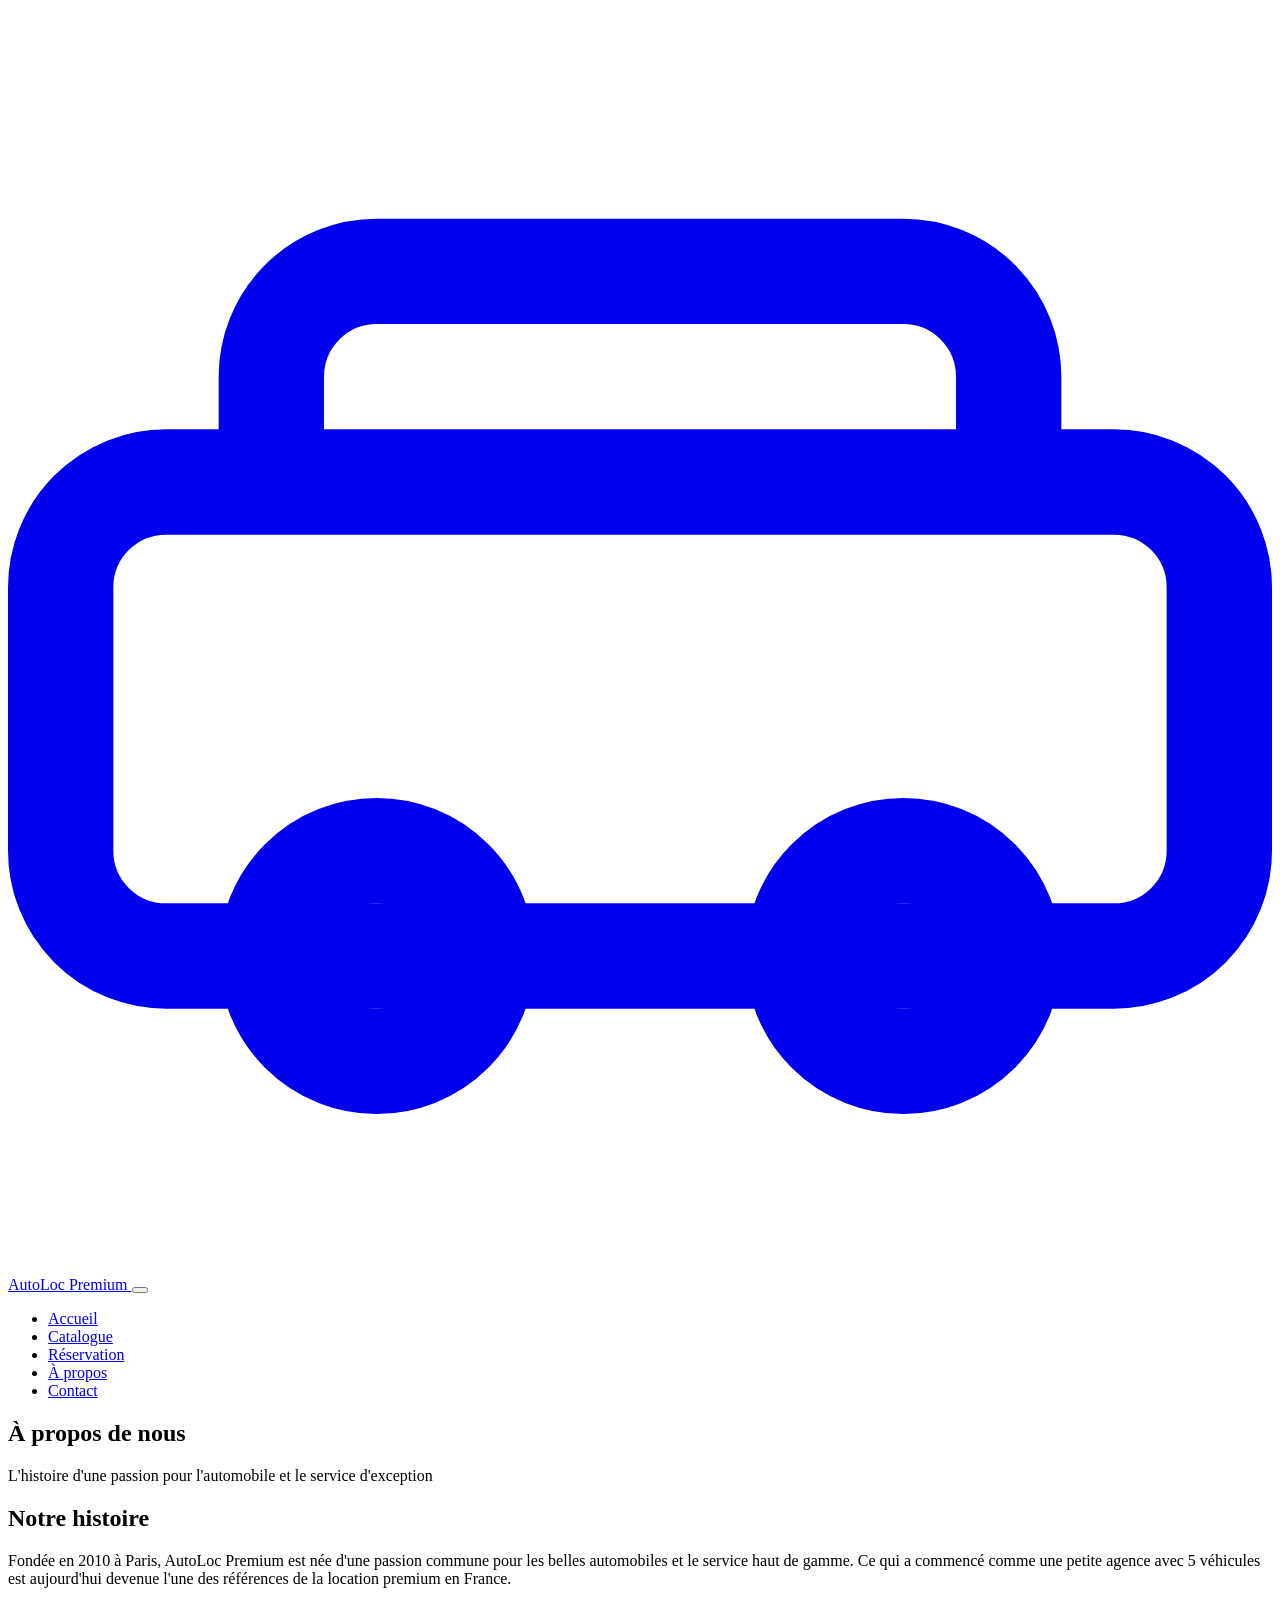
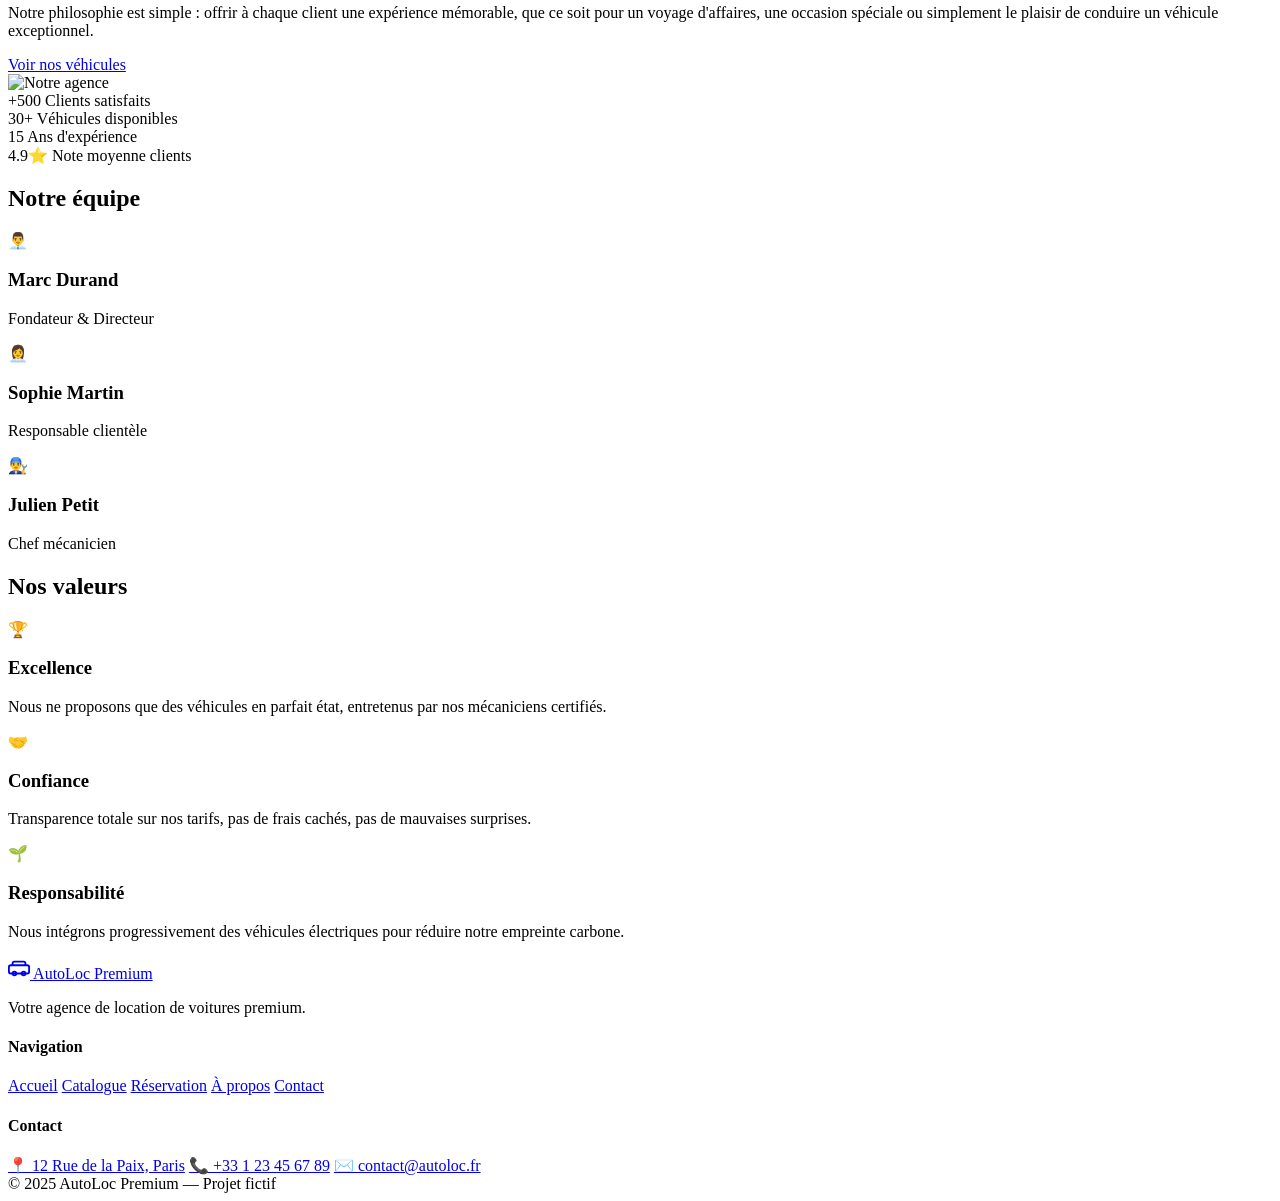
==== apropos.html @ 60d60d8e "adding files" ====
<!DOCTYPE html>
<html lang="fr">
<head>
  <meta charset="UTF-8"/>
  <meta name="viewport" content="width=device-width, initial-scale=1.0"/>
  <title>AutoLoc Premium — À propos</title>
  <link rel="stylesheet" href="css/style.css"/>
  <link rel="stylesheet" href="css/apropos.css"/>
</head>
<body>

  <!-- NAVBAR -->
  <nav class="navbar">
    <a href="index.html" class="logo">
      <svg viewBox="0 0 24 24" fill="none" stroke="currentColor" stroke-width="2">
        <rect x="1" y="9" width="22" height="9" rx="2"/>
        <path d="M5 9V7a2 2 0 0 1 2-2h10a2 2 0 0 1 2 2v2"/>
        <circle cx="7" cy="18" r="2"/><circle cx="17" cy="18" r="2"/>
      </svg>
      AutoLoc Premium
    </a>
    <button class="hamburger" id="hamburger" aria-label="Menu">
      <span></span><span></span><span></span>
    </button>
    <ul class="nav-links" id="navLinks">
      <li><a href="index.html">Accueil</a></li>
      <li><a href="catalogue.html">Catalogue</a></li>
      <li><a href="reservation.html">Réservation</a></li>
      <li><a href="apropos.html" class="active">À propos</a></li>
      <li><a href="contact.html">Contact</a></li>
    </ul>
  </nav>

  <!-- PAGE HEADER -->
  <section class="page-header">
    <h1>À propos de nous</h1>
    <p>L'histoire d'une passion pour l'automobile et le service d'exception</p>
  </section>

  <!-- STORY -->
  <section class="story-section">
    <div class="story-grid">
      <div class="story-text">
        <h2>Notre histoire</h2>
        <p>Fondée en 2010 à Paris, AutoLoc Premium est née d'une passion commune pour les belles automobiles et le service haut de gamme. Ce qui a commencé comme une petite agence avec 5 véhicules est aujourd'hui devenue l'une des références de la location premium en France.</p>
        <p>Notre philosophie est simple : offrir à chaque client une expérience mémorable, que ce soit pour un voyage d'affaires, une occasion spéciale ou simplement le plaisir de conduire un véhicule exceptionnel.</p>
        <a href="catalogue.html" class="btn btn-primary" style="margin-top:1rem;">Voir nos véhicules</a>
      </div>
      <div class="story-img">
        <img src="https://images.unsplash.com/photo-1568605117036-5fe5e7bab0b7?w=700&q=80" alt="Notre agence"/>
      </div>
    </div>
  </section>

  <!-- STATS -->
  <section class="stats-section">
    <div class="stats-grid">
      <div class="stat-card">
        <span class="stat-number">+500</span>
        <span class="stat-label">Clients satisfaits</span>
      </div>
      <div class="stat-card">
        <span class="stat-number">30+</span>
        <span class="stat-label">Véhicules disponibles</span>
      </div>
      <div class="stat-card">
        <span class="stat-number">15</span>
        <span class="stat-label">Ans d'expérience</span>
      </div>
      <div class="stat-card">
        <span class="stat-number">4.9⭐</span>
        <span class="stat-label">Note moyenne clients</span>
      </div>
    </div>
  </section>

  <!-- TEAM -->
  <section class="team-section">
    <h2 class="section-title">Notre équipe</h2>
    <div class="team-grid">
      <div class="team-card">
        <div class="team-avatar">👨‍💼</div>
        <h3>Marc Durand</h3>
        <p>Fondateur & Directeur</p>
      </div>
      <div class="team-card">
        <div class="team-avatar">👩‍💼</div>
        <h3>Sophie Martin</h3>
        <p>Responsable clientèle</p>
      </div>
      <div class="team-card">
        <div class="team-avatar">👨‍🔧</div>
        <h3>Julien Petit</h3>
        <p>Chef mécanicien</p>
      </div>
    </div>
  </section>

  <!-- VALUES -->
  <section class="values-section">
    <h2 class="section-title">Nos valeurs</h2>
    <div class="values-grid">
      <div class="value-card">
        <span class="value-icon">🏆</span>
        <h3>Excellence</h3>
        <p>Nous ne proposons que des véhicules en parfait état, entretenus par nos mécaniciens certifiés.</p>
      </div>
      <div class="value-card">
        <span class="value-icon">🤝</span>
        <h3>Confiance</h3>
        <p>Transparence totale sur nos tarifs, pas de frais cachés, pas de mauvaises surprises.</p>
      </div>
      <div class="value-card">
        <span class="value-icon">🌱</span>
        <h3>Responsabilité</h3>
        <p>Nous intégrons progressivement des véhicules électriques pour réduire notre empreinte carbone.</p>
      </div>
    </div>
  </section>

  <!-- FOOTER -->
  <footer>
    <div class="footer-grid">
      <div class="footer-brand">
        <a href="index.html" class="logo">
          <svg viewBox="0 0 24 24" fill="none" stroke="currentColor" stroke-width="2" width="22">
            <rect x="1" y="9" width="22" height="9" rx="2"/>
            <path d="M5 9V7a2 2 0 0 1 2-2h10a2 2 0 0 1 2 2v2"/>
            <circle cx="7" cy="18" r="2"/><circle cx="17" cy="18" r="2"/>
          </svg>
          AutoLoc Premium
        </a>
        <p>Votre agence de location de voitures premium.</p>
      </div>
      <div class="footer-col">
        <h4>Navigation</h4>
        <a href="index.html">Accueil</a>
        <a href="catalogue.html">Catalogue</a>
        <a href="reservation.html">Réservation</a>
        <a href="apropos.html">À propos</a>
        <a href="contact.html">Contact</a>
      </div>
      <div class="footer-col">
        <h4>Contact</h4>
        <a href="#">📍 12 Rue de la Paix, Paris</a>
        <a href="#">📞 +33 1 23 45 67 89</a>
        <a href="#">✉️ contact@autoloc.fr</a>
      </div>
    </div>
    <div class="footer-bottom">© 2025 AutoLoc Premium — Projet fictif</div>
  </footer>

  <script src="js/main.js"></script>
</body>
</html>
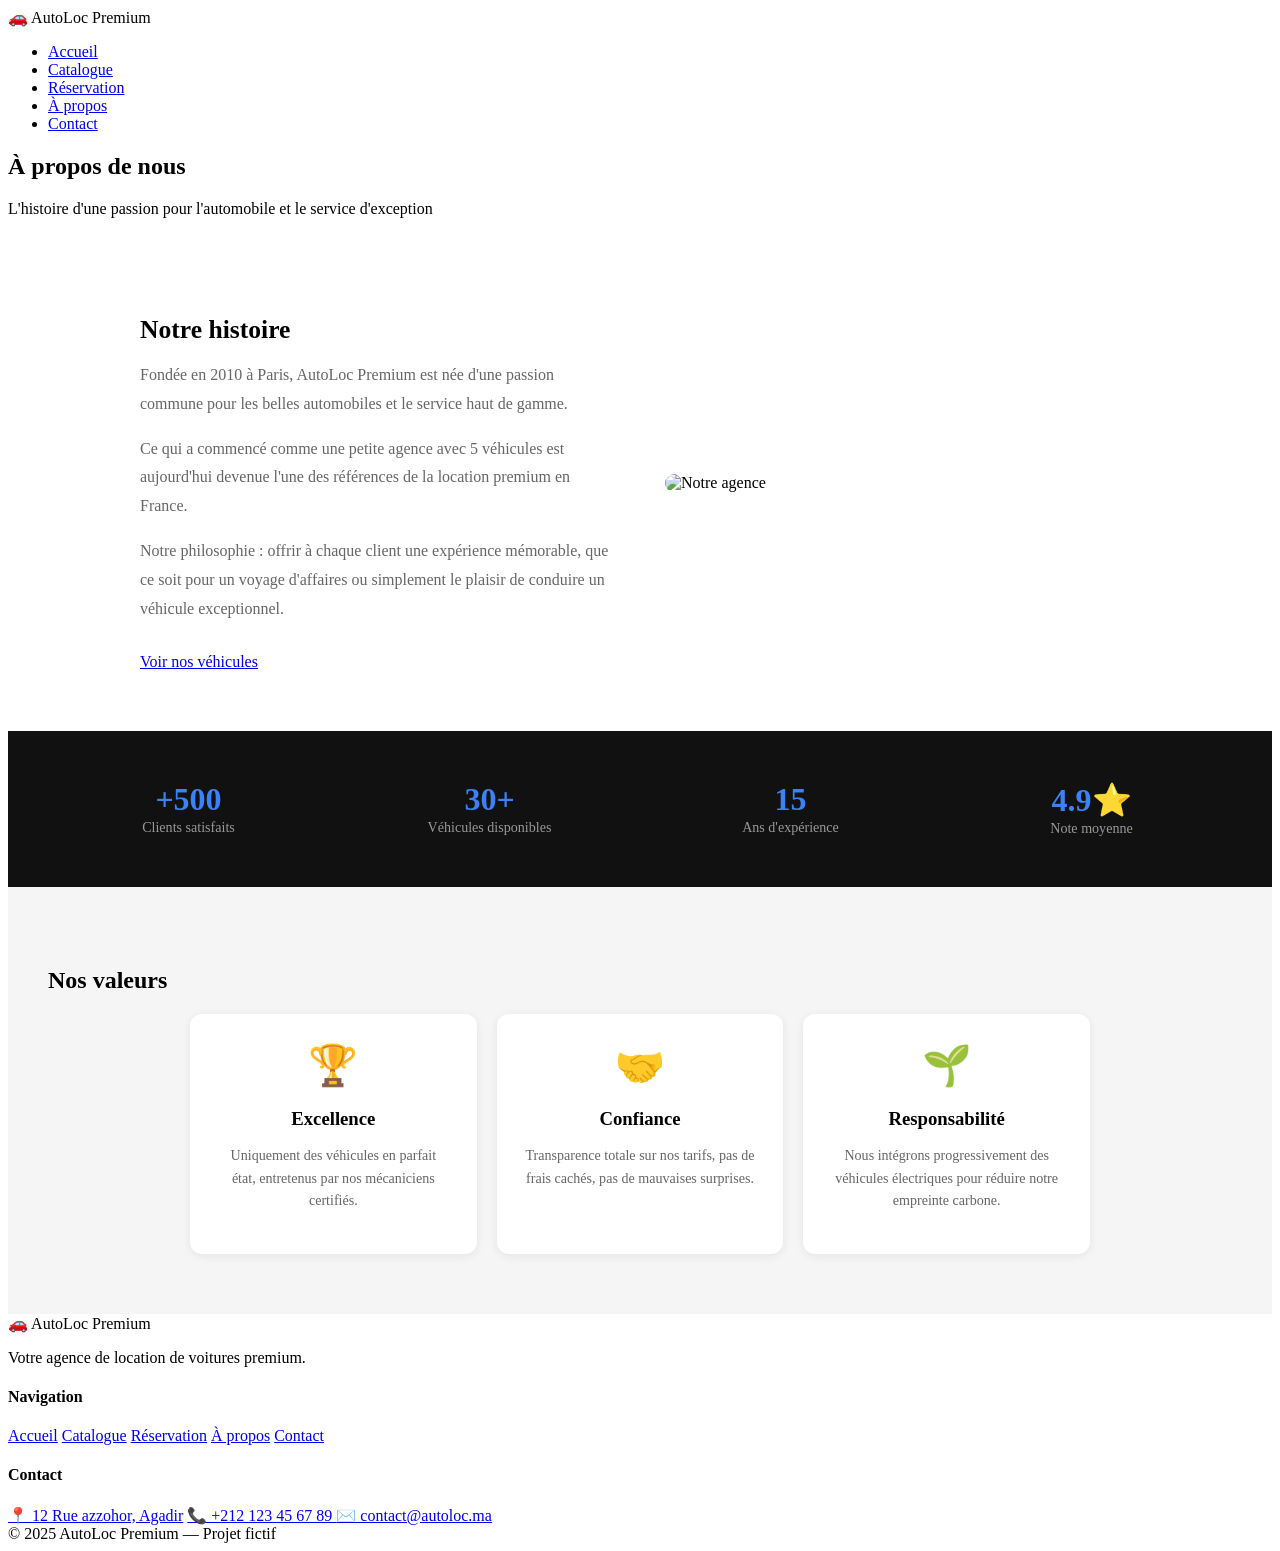
==== commit 8c4f7277: "changing footer" ====
--- a/apropos.html
+++ b/apropos.html
@@ -1,117 +1,159 @@
 <!DOCTYPE html>
 <html lang="fr">
 <head>
-  <meta charset="UTF-8"/>
-  <meta name="viewport" content="width=device-width, initial-scale=1.0"/>
+  <meta charset="UTF-8" />
+  <meta name="viewport" content="width=device-width, initial-scale=1.0" />
   <title>AutoLoc Premium — À propos</title>
-  <link rel="stylesheet" href="css/style.css"/>
-  <link rel="stylesheet" href="css/apropos.css"/>
+  <link rel="stylesheet" href="./css/style.css" />
+  <style>
+    /* Histoire */
+    .histoire {
+      padding: 60px 40px;
+      display: grid;
+      grid-template-columns: 1fr 1fr;
+      gap: 50px;
+      align-items: center;
+      max-width: 1000px;
+      margin: 0 auto;
+    }
+
+    .histoire h2 { font-size: 1.6rem; margin-bottom: 16px; }
+    .histoire p { color: #666; line-height: 1.8; margin-bottom: 12px; }
+
+    .histoire img {
+      width: 100%;
+      height: 300px;
+      object-fit: cover;
+      border-radius: 12px;
+    }
+
+    /* Chiffres */
+    .chiffres {
+      background: #111;
+      padding: 50px 40px;
+      display: grid;
+      grid-template-columns: repeat(4, 1fr);
+      gap: 20px;
+      text-align: center;
+    }
+
+    .chiffre-grand {
+      font-size: 2rem;
+      font-weight: 700;
+      color: #3b82f6;
+      display: block;
+    }
+
+    .chiffre-label {
+      font-size: 0.88rem;
+      color: #999;
+    }
+
+    /* Valeurs */
+    .valeurs {
+      padding: 60px 40px;
+      background: #f5f5f5;
+    }
+
+    .grille-valeurs {
+      display: grid;
+      grid-template-columns: repeat(3, 1fr);
+      gap: 20px;
+      max-width: 900px;
+      margin: 0 auto;
+    }
+
+    .carte-valeur {
+      background: white;
+      border-radius: 12px;
+      padding: 28px;
+      text-align: center;
+      box-shadow: 0 2px 10px rgba(0,0,0,0.07);
+    }
+
+    .carte-valeur .icone { font-size: 2.5rem; margin-bottom: 12px; }
+    .carte-valeur h3 { font-weight: 700; margin-bottom: 8px; }
+    .carte-valeur p { font-size: 0.88rem; color: #666; line-height: 1.6; }
+
+    @media (max-width: 768px) {
+      .histoire { grid-template-columns: 1fr; padding: 40px 20px; gap: 24px; }
+      .chiffres { grid-template-columns: 1fr 1fr; padding: 40px 20px; }
+      .grille-valeurs { grid-template-columns: 1fr; }
+      .valeurs { padding: 40px 20px; }
+    }
+  </style>
 </head>
 <body>
 
   <!-- NAVBAR -->
   <nav class="navbar">
-    <a href="index.html" class="logo">
-      <svg viewBox="0 0 24 24" fill="none" stroke="currentColor" stroke-width="2">
-        <rect x="1" y="9" width="22" height="9" rx="2"/>
-        <path d="M5 9V7a2 2 0 0 1 2-2h10a2 2 0 0 1 2 2v2"/>
-        <circle cx="7" cy="18" r="2"/><circle cx="17" cy="18" r="2"/>
-      </svg>
-      AutoLoc Premium
-    </a>
-    <button class="hamburger" id="hamburger" aria-label="Menu">
-      <span></span><span></span><span></span>
-    </button>
-    <ul class="nav-links" id="navLinks">
+    <div class="logo">🚗 AutoLoc Premium</div>
+    <ul class="nav-liens">
       <li><a href="index.html">Accueil</a></li>
       <li><a href="catalogue.html">Catalogue</a></li>
       <li><a href="reservation.html">Réservation</a></li>
-      <li><a href="apropos.html" class="active">À propos</a></li>
+      <li><a href="apropos.html" class="actif">À propos</a></li>
       <li><a href="contact.html">Contact</a></li>
     </ul>
   </nav>
 
-  <!-- PAGE HEADER -->
-  <section class="page-header">
+  <!-- EN-TÊTE -->
+  <section class="entete">
     <h1>À propos de nous</h1>
     <p>L'histoire d'une passion pour l'automobile et le service d'exception</p>
   </section>
 
-  <!-- STORY -->
-  <section class="story-section">
-    <div class="story-grid">
-      <div class="story-text">
-        <h2>Notre histoire</h2>
-        <p>Fondée en 2010 à Paris, AutoLoc Premium est née d'une passion commune pour les belles automobiles et le service haut de gamme. Ce qui a commencé comme une petite agence avec 5 véhicules est aujourd'hui devenue l'une des références de la location premium en France.</p>
-        <p>Notre philosophie est simple : offrir à chaque client une expérience mémorable, que ce soit pour un voyage d'affaires, une occasion spéciale ou simplement le plaisir de conduire un véhicule exceptionnel.</p>
-        <a href="catalogue.html" class="btn btn-primary" style="margin-top:1rem;">Voir nos véhicules</a>
-      </div>
-      <div class="story-img">
-        <img src="https://images.unsplash.com/photo-1568605117036-5fe5e7bab0b7?w=700&q=80" alt="Notre agence"/>
-      </div>
+  <!-- NOTRE HISTOIRE -->
+  <section class="histoire">
+    <div>
+      <h2>Notre histoire</h2>
+      <p>Fondée en 2010 à Paris, AutoLoc Premium est née d'une passion commune pour les belles automobiles et le service haut de gamme.</p>
+      <p>Ce qui a commencé comme une petite agence avec 5 véhicules est aujourd'hui devenue l'une des références de la location premium en France.</p>
+      <p>Notre philosophie : offrir à chaque client une expérience mémorable, que ce soit pour un voyage d'affaires ou simplement le plaisir de conduire un véhicule exceptionnel.</p>
+      <br />
+      <a href="catalogue.html" class="btn btn-bleu">Voir nos véhicules</a>
+    </div>
+    <div>
+      <img src="https://images.unsplash.com/photo-1568605117036-5fe5e7bab0b7?w=700&q=80" alt="Notre agence" />
     </div>
   </section>
 
-  <!-- STATS -->
-  <section class="stats-section">
-    <div class="stats-grid">
-      <div class="stat-card">
-        <span class="stat-number">+500</span>
-        <span class="stat-label">Clients satisfaits</span>
-      </div>
-      <div class="stat-card">
-        <span class="stat-number">30+</span>
-        <span class="stat-label">Véhicules disponibles</span>
-      </div>
-      <div class="stat-card">
-        <span class="stat-number">15</span>
-        <span class="stat-label">Ans d'expérience</span>
-      </div>
-      <div class="stat-card">
-        <span class="stat-number">4.9⭐</span>
-        <span class="stat-label">Note moyenne clients</span>
-      </div>
+  <!-- CHIFFRES CLÉS -->
+  <section class="chiffres">
+    <div>
+      <span class="chiffre-grand">+500</span>
+      <span class="chiffre-label">Clients satisfaits</span>
+    </div>
+    <div>
+      <span class="chiffre-grand">30+</span>
+      <span class="chiffre-label">Véhicules disponibles</span>
+    </div>
+    <div>
+      <span class="chiffre-grand">15</span>
+      <span class="chiffre-label">Ans d'expérience</span>
+    </div>
+    <div>
+      <span class="chiffre-grand">4.9⭐</span>
+      <span class="chiffre-label">Note moyenne</span>
     </div>
   </section>
 
-  <!-- TEAM -->
-  <section class="team-section">
-    <h2 class="section-title">Notre équipe</h2>
-    <div class="team-grid">
-      <div class="team-card">
-        <div class="team-avatar">👨‍💼</div>
-        <h3>Marc Durand</h3>
-        <p>Fondateur & Directeur</p>
+  <!-- NOS VALEURS -->
+  <section class="valeurs">
+    <h2 class="titre-section">Nos valeurs</h2>
+    <div class="grille-valeurs">
+      <div class="carte-valeur">
+        <div class="icone">🏆</div>
+        <h3>Excellence</h3>
+        <p>Uniquement des véhicules en parfait état, entretenus par nos mécaniciens certifiés.</p>
       </div>
-      <div class="team-card">
-        <div class="team-avatar">👩‍💼</div>
-        <h3>Sophie Martin</h3>
-        <p>Responsable clientèle</p>
-      </div>
-      <div class="team-card">
-        <div class="team-avatar">👨‍🔧</div>
-        <h3>Julien Petit</h3>
-        <p>Chef mécanicien</p>
-      </div>
-    </div>
-  </section>
-
-  <!-- VALUES -->
-  <section class="values-section">
-    <h2 class="section-title">Nos valeurs</h2>
-    <div class="values-grid">
-      <div class="value-card">
-        <span class="value-icon">🏆</span>
-        <h3>Excellence</h3>
-        <p>Nous ne proposons que des véhicules en parfait état, entretenus par nos mécaniciens certifiés.</p>
-      </div>
-      <div class="value-card">
-        <span class="value-icon">🤝</span>
+      <div class="carte-valeur">
+        <div class="icone">🤝</div>
         <h3>Confiance</h3>
         <p>Transparence totale sur nos tarifs, pas de frais cachés, pas de mauvaises surprises.</p>
       </div>
-      <div class="value-card">
-        <span class="value-icon">🌱</span>
+      <div class="carte-valeur">
+        <div class="icone">🌱</div>
         <h3>Responsabilité</h3>
         <p>Nous intégrons progressivement des véhicules électriques pour réduire notre empreinte carbone.</p>
       </div>
@@ -120,36 +162,26 @@
 
   <!-- FOOTER -->
   <footer>
-    <div class="footer-grid">
-      <div class="footer-brand">
-        <a href="index.html" class="logo">
-          <svg viewBox="0 0 24 24" fill="none" stroke="currentColor" stroke-width="2" width="22">
-            <rect x="1" y="9" width="22" height="9" rx="2"/>
-            <path d="M5 9V7a2 2 0 0 1 2-2h10a2 2 0 0 1 2 2v2"/>
-            <circle cx="7" cy="18" r="2"/><circle cx="17" cy="18" r="2"/>
-          </svg>
-          AutoLoc Premium
-        </a>
-        <p>Votre agence de location de voitures premium.</p>
-      </div>
-      <div class="footer-col">
-        <h4>Navigation</h4>
-        <a href="index.html">Accueil</a>
-        <a href="catalogue.html">Catalogue</a>
-        <a href="reservation.html">Réservation</a>
-        <a href="apropos.html">À propos</a>
-        <a href="contact.html">Contact</a>
-      </div>
-      <div class="footer-col">
-        <h4>Contact</h4>
-        <a href="#">📍 12 Rue de la Paix, Paris</a>
-        <a href="#">📞 +33 1 23 45 67 89</a>
-        <a href="#">✉️ contact@autoloc.fr</a>
-      </div>
+    <div>
+      <div class="logo-footer">🚗 AutoLoc Premium</div>
+      <p>Votre agence de location de voitures premium.</p>
     </div>
-    <div class="footer-bottom">© 2025 AutoLoc Premium — Projet fictif</div>
+    <div>
+      <h4>Navigation</h4>
+      <a href="index.html">Accueil</a>
+      <a href="catalogue.html">Catalogue</a>
+      <a href="reservation.html">Réservation</a>
+      <a href="apropos.html">À propos</a>
+      <a href="contact.html">Contact</a>
+    </div>
+    <div>
+      <h4>Contact</h4>
+      <a href="#">📍 12 Rue azzohor, Agadir</a>
+      <a href="#">📞 +212 123 45 67 89 </a>
+      <a href="#">✉️ contact@autoloc.ma</a>
+    </div>
   </footer>
+  <div class="footer-bas">© 2025 AutoLoc Premium — Projet fictif</div>
 
-  <script src="js/main.js"></script>
 </body>
 </html>
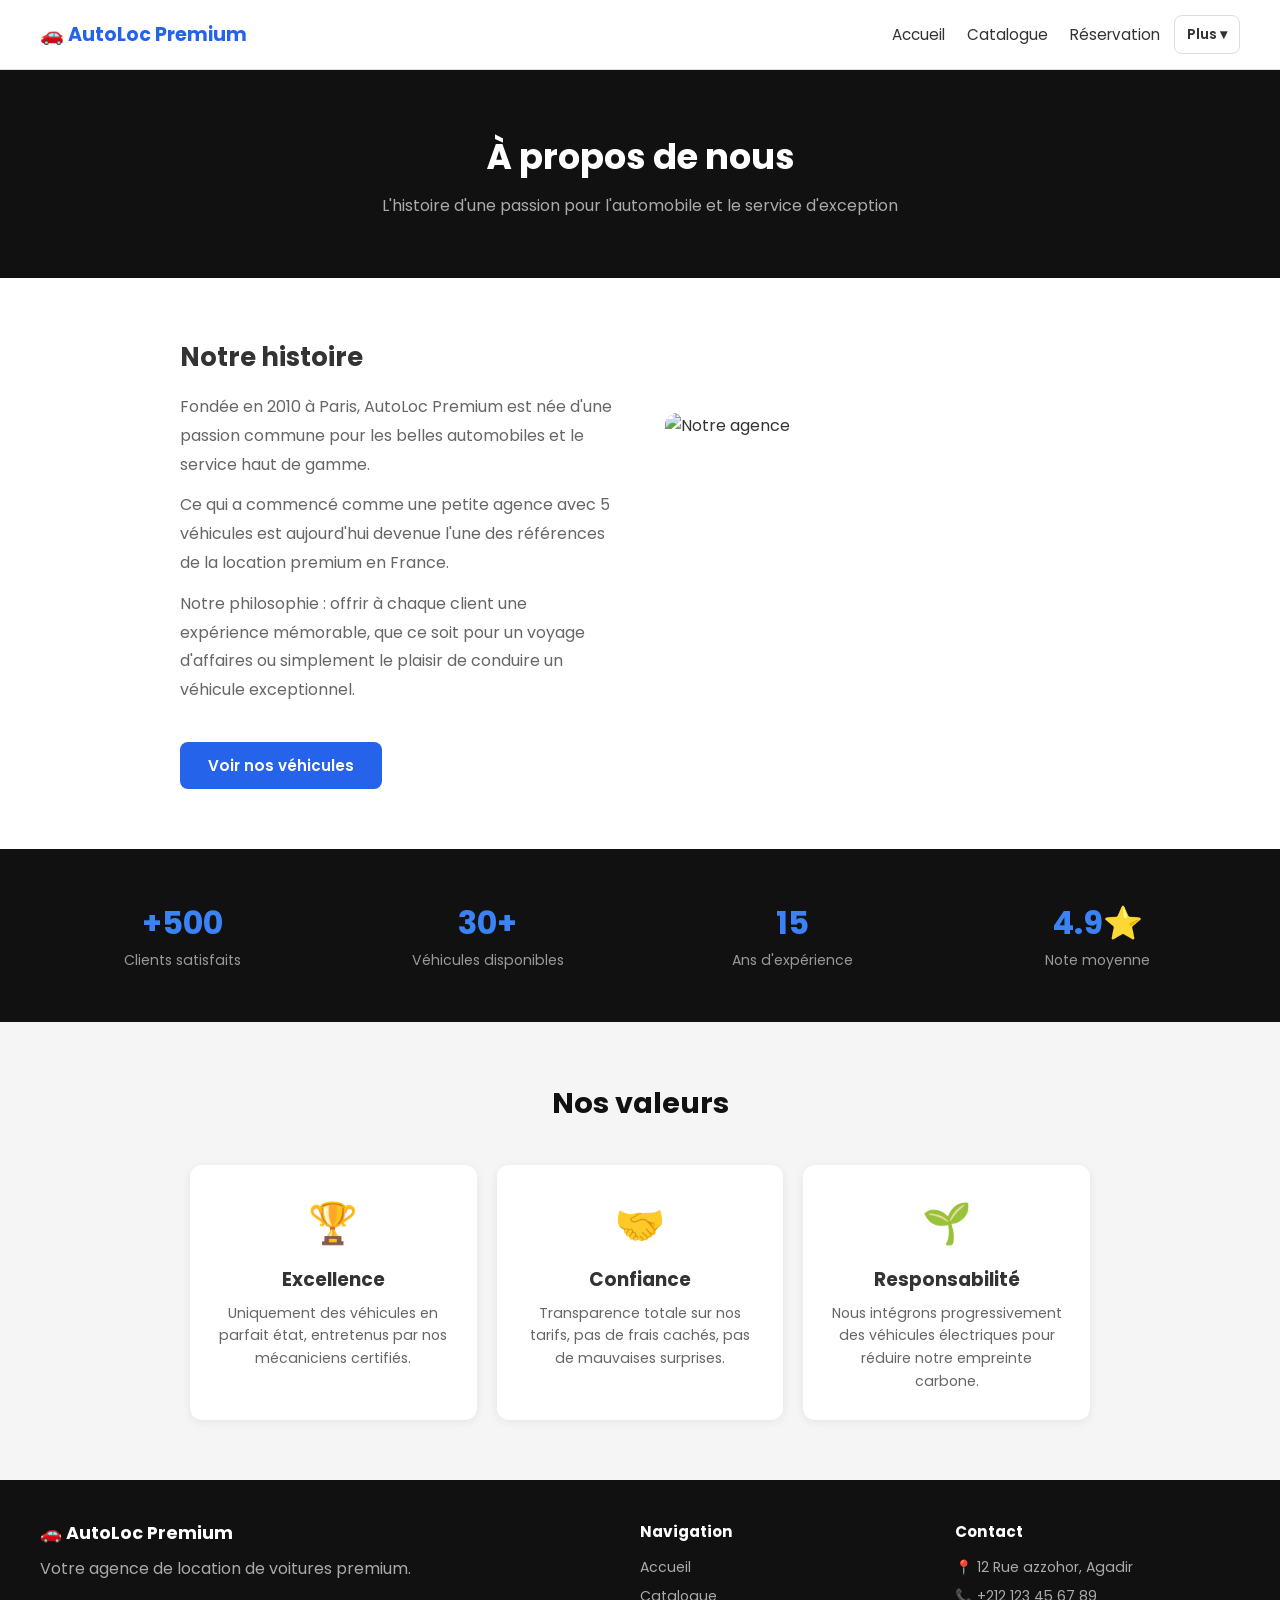
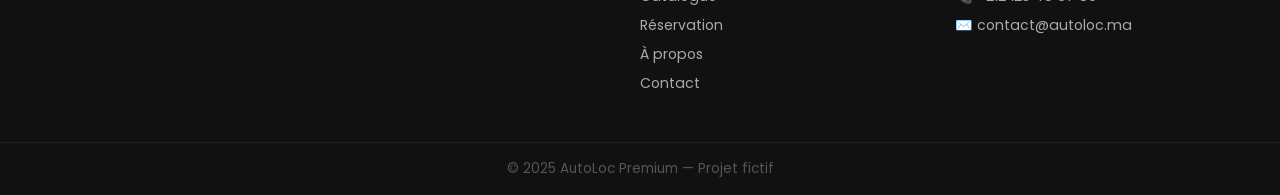
==== commit b5601d84: "Add responsive navbar with mobile burger and desktop dropdown" ====
--- a/apropos.html
+++ b/apropos.html
@@ -5,82 +5,9 @@
   <meta name="viewport" content="width=device-width, initial-scale=1.0" />
   <title>AutoLoc Premium — À propos</title>
   <link rel="stylesheet" href="./css/style.css" />
+  <link rel="stylesheet" href="./css/apropos.css" />
   <style>
-    /* Histoire */
-    .histoire {
-      padding: 60px 40px;
-      display: grid;
-      grid-template-columns: 1fr 1fr;
-      gap: 50px;
-      align-items: center;
-      max-width: 1000px;
-      margin: 0 auto;
-    }
-
-    .histoire h2 { font-size: 1.6rem; margin-bottom: 16px; }
-    .histoire p { color: #666; line-height: 1.8; margin-bottom: 12px; }
-
-    .histoire img {
-      width: 100%;
-      height: 300px;
-      object-fit: cover;
-      border-radius: 12px;
-    }
-
-    /* Chiffres */
-    .chiffres {
-      background: #111;
-      padding: 50px 40px;
-      display: grid;
-      grid-template-columns: repeat(4, 1fr);
-      gap: 20px;
-      text-align: center;
-    }
-
-    .chiffre-grand {
-      font-size: 2rem;
-      font-weight: 700;
-      color: #3b82f6;
-      display: block;
-    }
-
-    .chiffre-label {
-      font-size: 0.88rem;
-      color: #999;
-    }
-
-    /* Valeurs */
-    .valeurs {
-      padding: 60px 40px;
-      background: #f5f5f5;
-    }
-
-    .grille-valeurs {
-      display: grid;
-      grid-template-columns: repeat(3, 1fr);
-      gap: 20px;
-      max-width: 900px;
-      margin: 0 auto;
-    }
-
-    .carte-valeur {
-      background: white;
-      border-radius: 12px;
-      padding: 28px;
-      text-align: center;
-      box-shadow: 0 2px 10px rgba(0,0,0,0.07);
-    }
-
-    .carte-valeur .icone { font-size: 2.5rem; margin-bottom: 12px; }
-    .carte-valeur h3 { font-weight: 700; margin-bottom: 8px; }
-    .carte-valeur p { font-size: 0.88rem; color: #666; line-height: 1.6; }
-
-    @media (max-width: 768px) {
-      .histoire { grid-template-columns: 1fr; padding: 40px 20px; gap: 24px; }
-      .chiffres { grid-template-columns: 1fr 1fr; padding: 40px 20px; }
-      .grille-valeurs { grid-template-columns: 1fr; }
-      .valeurs { padding: 40px 20px; }
-    }
+   
   </style>
 </head>
 <body>
@@ -183,5 +110,6 @@
   </footer>
   <div class="footer-bas">© 2025 AutoLoc Premium — Projet fictif</div>
 
+  <script src="./js/nav.js"></script>
 </body>
 </html>
--- a/css/style.css
+++ b/css/style.css
@@ -0,0 +1,376 @@
+/* ===== POLICE GOOGLE ===== */
+@import url('https://fonts.googleapis.com/css2?family=Poppins:wght@400;600;700&display=swap');
+
+/* ===== COULEURS ===== */
+:root {
+  --bleu: #2563eb;
+  --noir: #111111;
+  --blanc: #ffffff;
+  --gris-clair: #f5f5f5;
+  --gris: #666666;
+  --bordure: #dddddd;
+}
+
+/* ===== BASE ===== */
+* {
+  margin: 0;
+  padding: 0;
+  box-sizing: border-box;
+}
+
+body {
+  font-family: 'Poppins', sans-serif;
+  color: #333;
+  background: var(--blanc);
+}
+
+a {
+  text-decoration: none;
+  color: inherit;
+}
+
+img {
+  max-width: 100%;
+  display: block;
+}
+
+/* ===== NAVBAR ===== */
+.navbar {
+  display: flex;
+  align-items: center;
+  justify-content: space-between;
+  padding: 0 40px;
+  height: 70px;
+  background: var(--blanc);
+  border-bottom: 1px solid var(--bordure);
+  position: sticky;
+  top: 0;
+  z-index: 10;
+}
+
+.logo {
+  font-size: 1.2rem;
+  font-weight: 700;
+  color: var(--bleu);
+}
+
+.nav-liens {
+  display: flex;
+  gap: 30px;
+  list-style: none;
+}
+
+.nav-menu-wrapper {
+  display: flex;
+  align-items: center;
+  gap: 14px;
+}
+
+.nav-primary {
+  gap: 22px;
+}
+
+.nav-more {
+  position: relative;
+}
+
+.nav-toggle {
+  border: 1px solid var(--bordure);
+  background: var(--blanc);
+  color: #333;
+  border-radius: 8px;
+  padding: 8px 12px;
+  font-family: 'Poppins', sans-serif;
+  font-size: 0.88rem;
+  font-weight: 600;
+  cursor: pointer;
+}
+
+.nav-toggle:hover {
+  color: var(--bleu);
+  border-color: #c9d8ff;
+}
+
+.nav-more-menu {
+  display: none;
+  position: absolute;
+  right: 0;
+  top: calc(100% + 8px);
+  min-width: 180px;
+  padding: 8px;
+  list-style: none;
+  background: var(--blanc);
+  border: 1px solid var(--bordure);
+  border-radius: 10px;
+  box-shadow: 0 8px 24px rgba(0,0,0,0.08);
+}
+
+.nav-more-menu li a {
+  display: block;
+  padding: 9px 10px;
+  border-radius: 8px;
+}
+
+.nav-more-menu li a:hover {
+  background: #f8faff;
+}
+
+.nav-more.open .nav-more-menu {
+  display: block;
+}
+
+.nav-burger {
+  display: none;
+}
+
+.nav-mobile-menu {
+  display: none;
+}
+
+.nav-liens a {
+  color: #333;
+  font-size: 0.95rem;
+}
+
+.nav-liens a:hover {
+  color: var(--bleu);
+}
+
+.nav-liens a.actif {
+  color: var(--bleu);
+  font-weight: 600;
+}
+
+/* ===== BOUTONS ===== */
+.btn {
+  display: inline-block;
+  padding: 12px 28px;
+  border-radius: 8px;
+  font-family: 'Poppins', sans-serif;
+  font-size: 0.95rem;
+  font-weight: 600;
+  cursor: pointer;
+  border: none;
+}
+
+.btn-bleu {
+  background: var(--bleu);
+  color: var(--blanc);
+}
+
+.btn-bleu:hover {
+  background: #1d4ed8;
+}
+
+.btn-blanc {
+  background: var(--blanc);
+  color: var(--bleu);
+  border: 2px solid var(--blanc);
+}
+
+/* ===== EN-TÊTE DE PAGE ===== */
+.entete {
+  background: var(--noir);
+  color: var(--blanc);
+  text-align: center;
+  padding: 60px 40px;
+}
+
+.entete h1 {
+  font-size: 2.2rem;
+  margin-bottom: 10px;
+}
+
+.entete p {
+  color: #aaa;
+  font-size: 1rem;
+}
+
+/* ===== TITRE DE SECTION ===== */
+.titre-section {
+  font-size: 1.8rem;
+  font-weight: 700;
+  text-align: center;
+  margin-bottom: 40px;
+  color: var(--noir);
+}
+
+/* ===== CARTE VOITURE ===== */
+.grille-voitures {
+  display: grid;
+  grid-template-columns: repeat(3, 1fr);
+  gap: 24px;
+}
+
+.carte-voiture {
+  border: 1px solid var(--bordure);
+  border-radius: 12px;
+  overflow: hidden;
+  background: var(--blanc);
+  box-shadow: 0 2px 10px rgba(0,0,0,0.07);
+}
+
+.carte-voiture img {
+  width: 100%;
+  height: 190px;
+  object-fit: cover;
+}
+
+.carte-voiture .infos {
+  padding: 16px;
+}
+
+.carte-voiture h3 {
+  font-size: 1rem;
+  font-weight: 700;
+  margin-bottom: 6px;
+}
+
+.carte-voiture p {
+  font-size: 0.88rem;
+  color: var(--gris);
+  margin-bottom: 12px;
+}
+
+.carte-voiture .bas-carte {
+  display: flex;
+  align-items: center;
+  justify-content: space-between;
+}
+
+.prix {
+  font-size: 1.1rem;
+  font-weight: 700;
+  color: var(--bleu);
+}
+
+.badge {
+  background: #eff6ff;
+  color: var(--bleu);
+  font-size: 0.78rem;
+  font-weight: 600;
+  padding: 3px 10px;
+  border-radius: 20px;
+}
+
+/* ===== FORMULAIRE ===== */
+.groupe {
+  margin-bottom: 16px;
+}
+
+.groupe label {
+  display: block;
+  font-size: 0.88rem;
+  font-weight: 600;
+  margin-bottom: 6px;
+  color: #333;
+}
+
+.groupe input,
+.groupe select,
+.groupe textarea {
+  width: 100%;
+  padding: 10px 14px;
+  border: 1.5px solid var(--bordure);
+  border-radius: 8px;
+  font-family: 'Poppins', sans-serif;
+  font-size: 0.9rem;
+  outline: none;
+}
+
+.groupe input:focus,
+.groupe select:focus,
+.groupe textarea:focus {
+  border-color: var(--bleu);
+}
+
+/* ===== MESSAGE SUCCÈS ===== */
+.message-ok {
+  background: #d1fae5;
+  color: #065f46;
+  padding: 12px 16px;
+  border-radius: 8px;
+  margin-bottom: 16px;
+  display: none;
+}
+
+/* ===== FOOTER ===== */
+footer {
+  background: var(--noir);
+  color: #aaa;
+  padding: 40px;
+  display: grid;
+  grid-template-columns: 2fr 1fr 1fr;
+  gap: 30px;
+}
+
+footer .logo-footer {
+  color: var(--blanc);
+  font-size: 1.1rem;
+  font-weight: 700;
+  margin-bottom: 10px;
+}
+
+footer h4 {
+  color: var(--blanc);
+  font-size: 0.95rem;
+  margin-bottom: 14px;
+}
+
+footer a {
+  display: block;
+  color: #aaa;
+  font-size: 0.88rem;
+  margin-bottom: 8px;
+}
+
+footer a:hover {
+  color: var(--bleu);
+}
+
+.footer-bas {
+  background: var(--noir);
+  color: #555;
+  text-align: center;
+  padding: 16px;
+  font-size: 0.85rem;
+  border-top: 1px solid #222;
+}
+
+/* ===== RESPONSIVE ===== */
+@media (max-width: 768px) {
+  .navbar { padding: 0 20px; }
+  .nav-primary,
+  .nav-more { display: none; }
+  .nav-burger {
+    display: inline-flex;
+    align-items: center;
+    justify-content: center;
+  }
+  .nav-mobile-menu {
+    position: absolute;
+    top: 70px;
+    left: 0;
+    width: 100%;
+    background: var(--blanc);
+    border-bottom: 1px solid var(--bordure);
+    box-shadow: 0 8px 20px rgba(0,0,0,0.06);
+    z-index: 9;
+  }
+  .nav-mobile-menu.open { display: block; }
+  .nav-mobile-menu ul {
+    list-style: none;
+    padding: 10px 20px 18px;
+  }
+  .nav-mobile-menu li a {
+    display: block;
+    padding: 12px 0;
+    border-bottom: 1px solid #f0f0f0;
+  }
+  .nav-mobile-menu li:last-child a {
+    border-bottom: none;
+  }
+  .grille-voitures { grid-template-columns: 1fr; }
+  footer { grid-template-columns: 1fr; padding: 30px 20px; }
+  .entete { padding: 40px 20px; }
+}
--- a/css/apropos.css
+++ b/css/apropos.css
@@ -0,0 +1,75 @@
+ /* Histoire */
+    .histoire {
+      padding: 60px 40px;
+      display: grid;
+      grid-template-columns: 1fr 1fr;
+      gap: 50px;
+      align-items: center;
+      max-width: 1000px;
+      margin: 0 auto;
+    }
+
+    .histoire h2 { font-size: 1.6rem; margin-bottom: 16px; }
+    .histoire p { color: #666; line-height: 1.8; margin-bottom: 12px; }
+
+    .histoire img {
+      width: 100%;
+      height: 300px;
+      object-fit: cover;
+      border-radius: 12px;
+    }
+
+    /* Chiffres */
+    .chiffres {
+      background: #111;
+      padding: 50px 40px;
+      display: grid;
+      grid-template-columns: repeat(4, 1fr);
+      gap: 20px;
+      text-align: center;
+    }
+
+    .chiffre-grand {
+      font-size: 2rem;
+      font-weight: 700;
+      color: #3b82f6;
+      display: block;
+    }
+
+    .chiffre-label {
+      font-size: 0.88rem;
+      color: #999;
+    }
+
+    /* Valeurs */
+    .valeurs {
+      padding: 60px 40px;
+      background: #f5f5f5;
+    }
+
+    .grille-valeurs {
+      display: grid;
+      grid-template-columns: repeat(3, 1fr);
+      gap: 20px;
+      max-width: 900px;
+      margin: 0 auto;
+    }
+
+    .carte-valeur {
+      background: white;
+      border-radius: 12px;
+      padding: 28px;
+      text-align: center;
+      box-shadow: 0 2px 10px rgba(0,0,0,0.07);
+    }
+
+    .carte-valeur .icone { font-size: 2.5rem; margin-bottom: 12px; }
+    .carte-valeur h3 { font-weight: 700; margin-bottom: 8px; }
+    .carte-valeur p { font-size: 0.88rem; color: #666; line-height: 1.6; }
+
+    @media (max-width: 768px) {
+      .histoire { grid-template-columns: 1fr; padding: 40px 20px; gap: 24px; }
+      .chiffres { grid-template-columns: 1fr 1fr; padding: 40px 20px; }
+      .grille-valeurs { grid-template-columns: 1fr; }
+      .valeurs { padding: 40px 20px; }
+    }
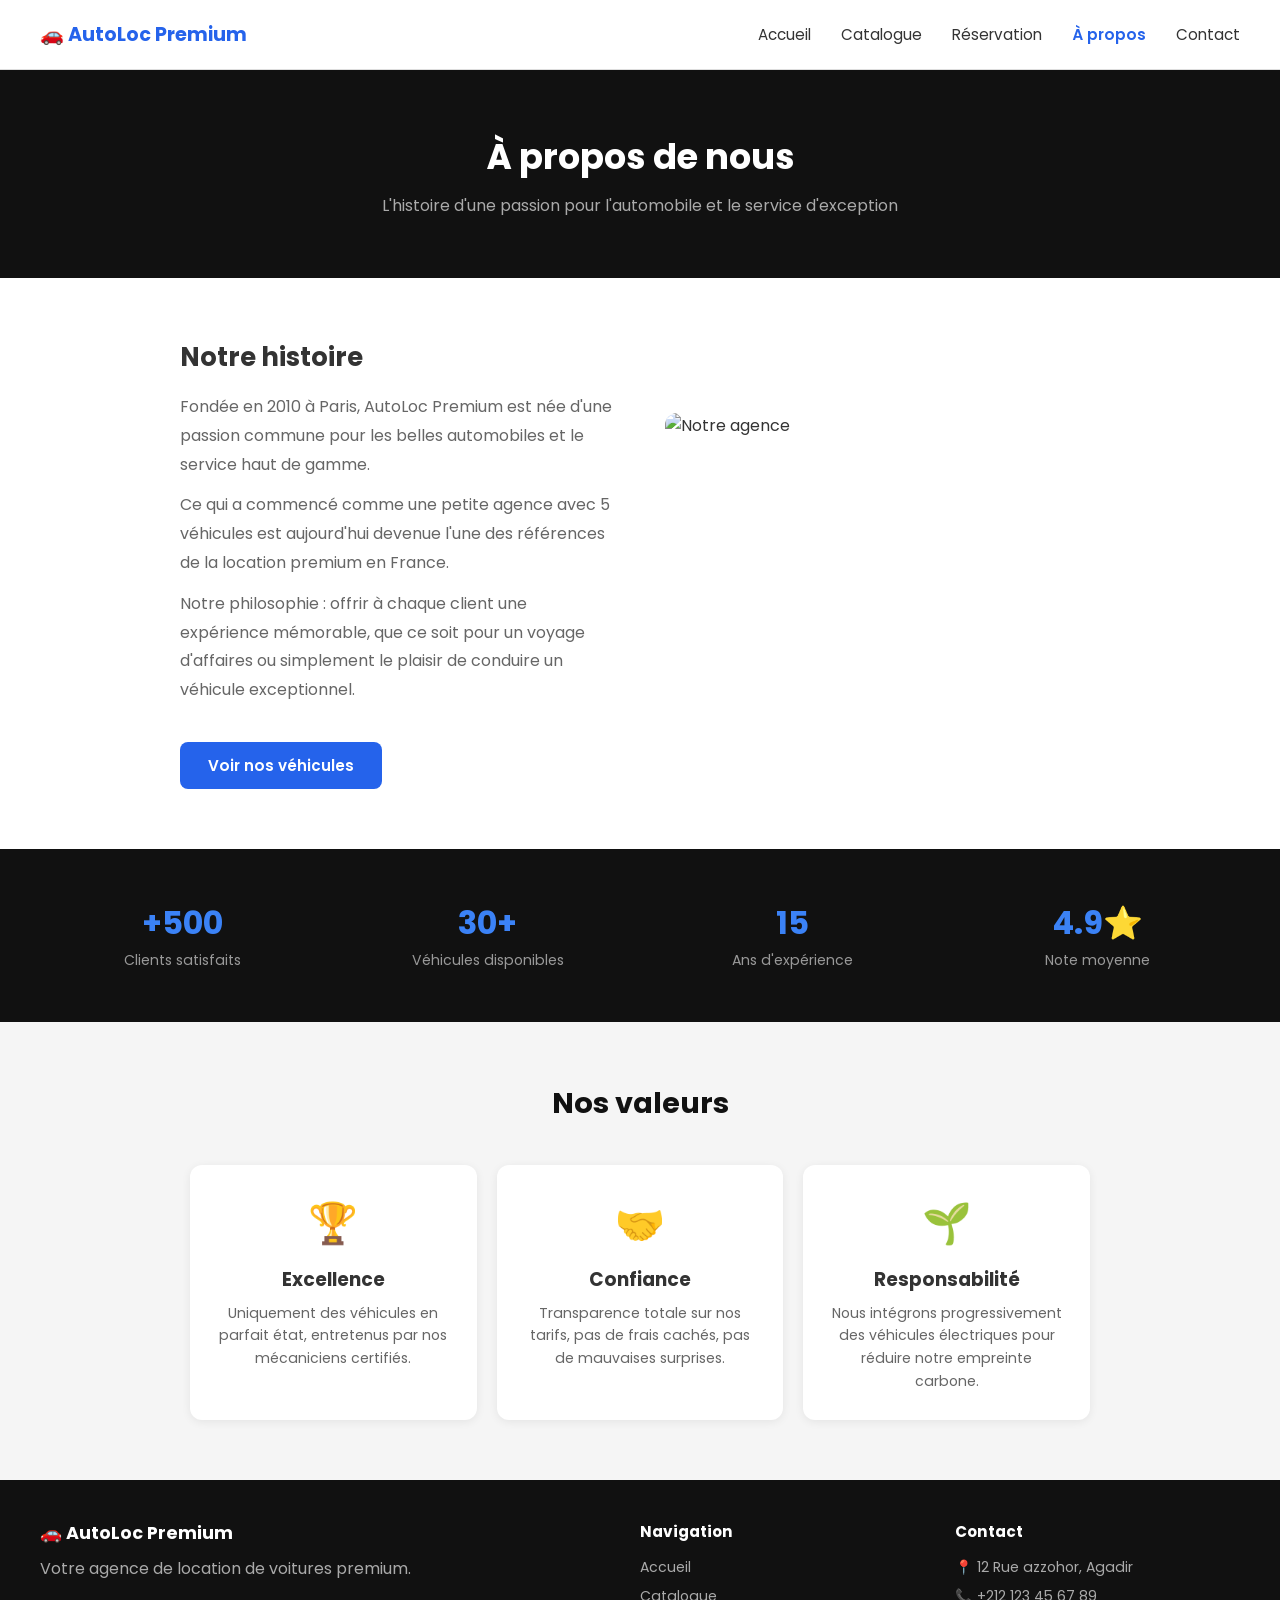
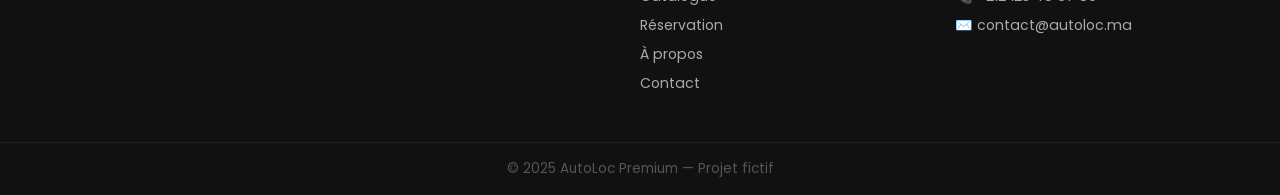
==== commit 18599fc4: "Simplifier la navigation du site" ====
--- a/apropos.html
+++ b/apropos.html
@@ -110,6 +110,5 @@
   </footer>
   <div class="footer-bas">© 2025 AutoLoc Premium — Projet fictif</div>
 
-  <script src="./js/nav.js"></script>
 </body>
 </html>
--- a/css/style.css
+++ b/css/style.css
@@ -58,73 +58,6 @@
   display: flex;
   gap: 30px;
   list-style: none;
-}
-
-.nav-menu-wrapper {
-  display: flex;
-  align-items: center;
-  gap: 14px;
-}
-
-.nav-primary {
-  gap: 22px;
-}
-
-.nav-more {
-  position: relative;
-}
-
-.nav-toggle {
-  border: 1px solid var(--bordure);
-  background: var(--blanc);
-  color: #333;
-  border-radius: 8px;
-  padding: 8px 12px;
-  font-family: 'Poppins', sans-serif;
-  font-size: 0.88rem;
-  font-weight: 600;
-  cursor: pointer;
-}
-
-.nav-toggle:hover {
-  color: var(--bleu);
-  border-color: #c9d8ff;
-}
-
-.nav-more-menu {
-  display: none;
-  position: absolute;
-  right: 0;
-  top: calc(100% + 8px);
-  min-width: 180px;
-  padding: 8px;
-  list-style: none;
-  background: var(--blanc);
-  border: 1px solid var(--bordure);
-  border-radius: 10px;
-  box-shadow: 0 8px 24px rgba(0,0,0,0.08);
-}
-
-.nav-more-menu li a {
-  display: block;
-  padding: 9px 10px;
-  border-radius: 8px;
-}
-
-.nav-more-menu li a:hover {
-  background: #f8faff;
-}
-
-.nav-more.open .nav-more-menu {
-  display: block;
-}
-
-.nav-burger {
-  display: none;
-}
-
-.nav-mobile-menu {
-  display: none;
 }
 
 .nav-liens a {
@@ -339,36 +272,16 @@
 
 /* ===== RESPONSIVE ===== */
 @media (max-width: 768px) {
-  .navbar { padding: 0 20px; }
-  .nav-primary,
-  .nav-more { display: none; }
-  .nav-burger {
-    display: inline-flex;
-    align-items: center;
-    justify-content: center;
+  .navbar {
+    height: auto;
+    padding: 16px 20px;
+    flex-direction: column;
+    align-items: flex-start;
+    gap: 14px;
   }
-  .nav-mobile-menu {
-    position: absolute;
-    top: 70px;
-    left: 0;
-    width: 100%;
-    background: var(--blanc);
-    border-bottom: 1px solid var(--bordure);
-    box-shadow: 0 8px 20px rgba(0,0,0,0.06);
-    z-index: 9;
-  }
-  .nav-mobile-menu.open { display: block; }
-  .nav-mobile-menu ul {
-    list-style: none;
-    padding: 10px 20px 18px;
-  }
-  .nav-mobile-menu li a {
-    display: block;
-    padding: 12px 0;
-    border-bottom: 1px solid #f0f0f0;
-  }
-  .nav-mobile-menu li:last-child a {
-    border-bottom: none;
+  .nav-liens {
+    flex-wrap: wrap;
+    gap: 12px 18px;
   }
   .grille-voitures { grid-template-columns: 1fr; }
   footer { grid-template-columns: 1fr; padding: 30px 20px; }
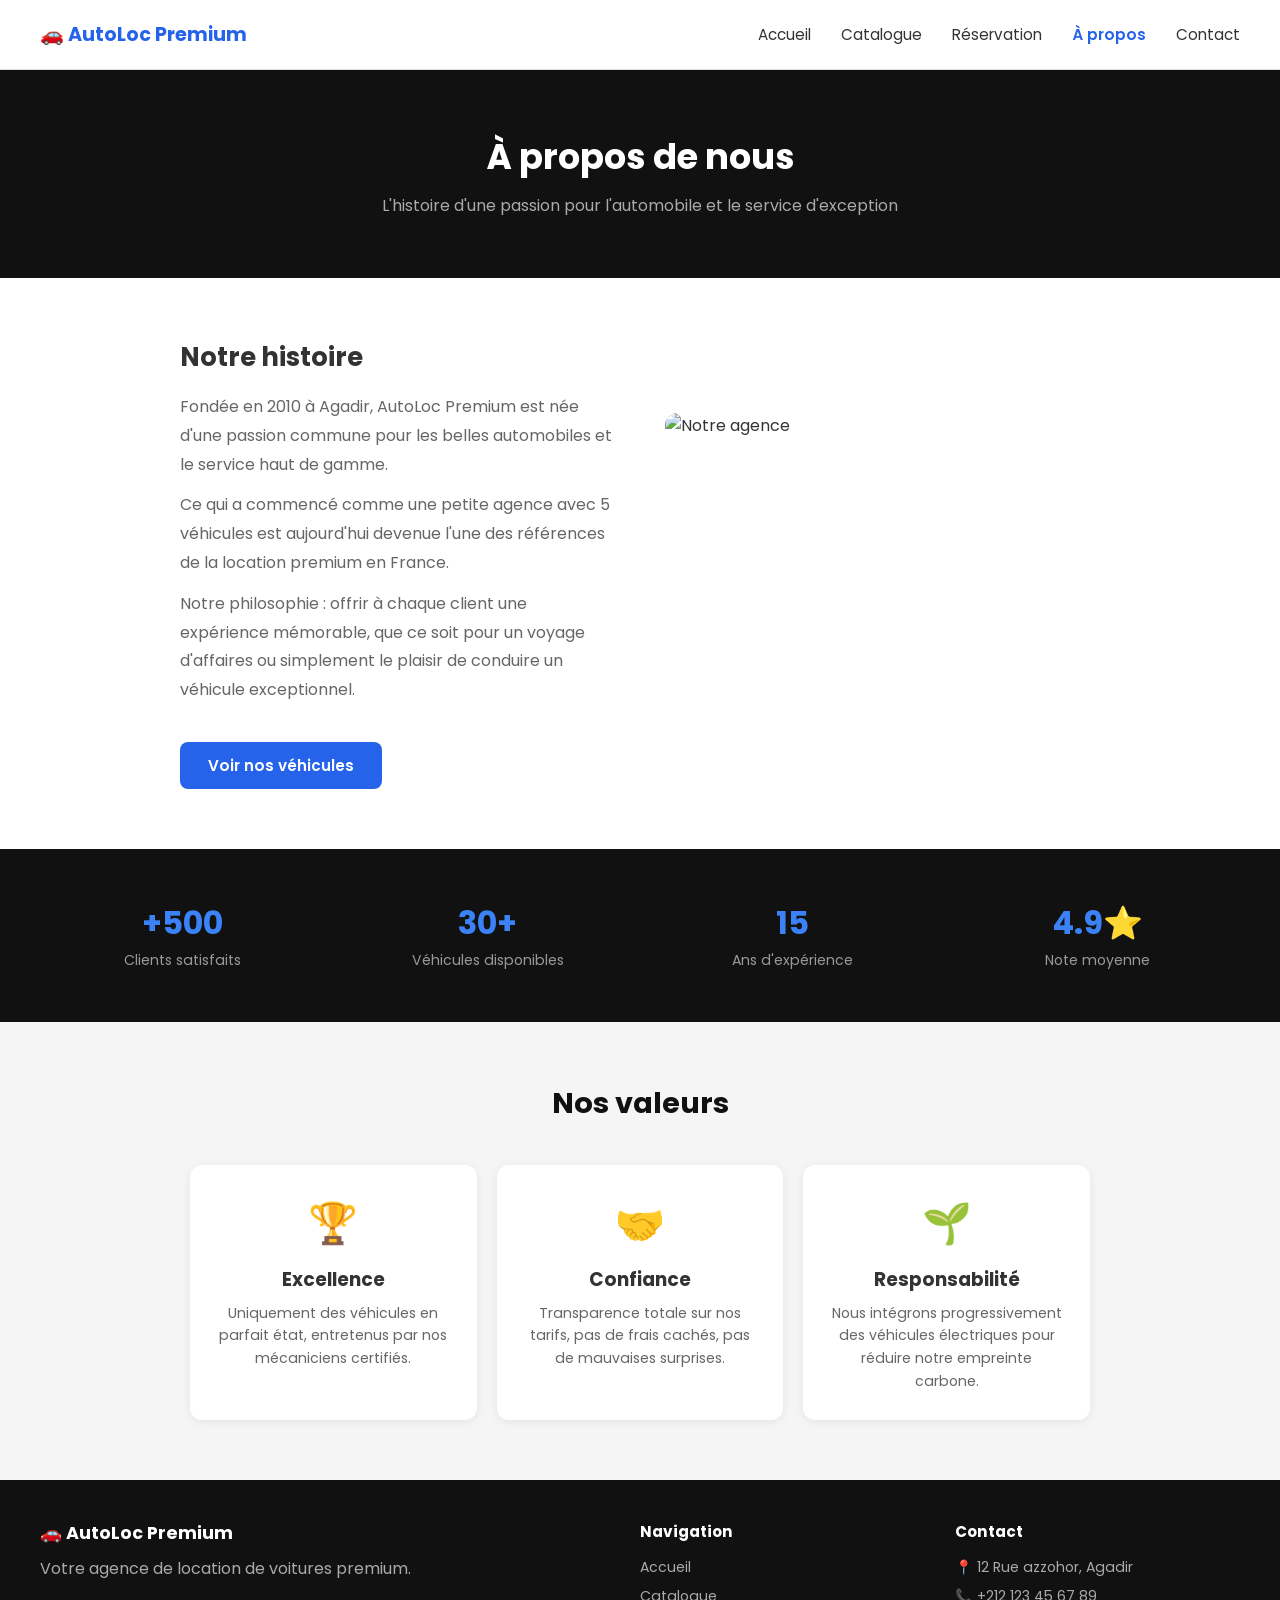
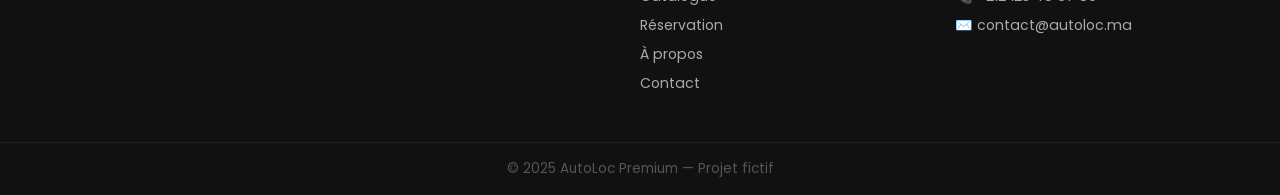
==== commit 2bc8225c: "Update apropos.html" ====
--- a/apropos.html
+++ b/apropos.html
@@ -6,13 +6,9 @@
   <title>AutoLoc Premium — À propos</title>
   <link rel="stylesheet" href="./css/style.css" />
   <link rel="stylesheet" href="./css/apropos.css" />
-  <style>
-   
-  </style>
 </head>
 <body>
 
-  <!-- NAVBAR -->
   <nav class="navbar">
     <div class="logo">🚗 AutoLoc Premium</div>
     <ul class="nav-liens">
@@ -24,17 +20,15 @@
     </ul>
   </nav>
 
-  <!-- EN-TÊTE -->
-  <section class="entete">
+   <section class="entete">
     <h1>À propos de nous</h1>
     <p>L'histoire d'une passion pour l'automobile et le service d'exception</p>
   </section>
 
-  <!-- NOTRE HISTOIRE -->
-  <section class="histoire">
+   <section class="histoire">
     <div>
       <h2>Notre histoire</h2>
-      <p>Fondée en 2010 à Paris, AutoLoc Premium est née d'une passion commune pour les belles automobiles et le service haut de gamme.</p>
+      <p>Fondée en 2010 à Agadir, AutoLoc Premium est née d'une passion commune pour les belles automobiles et le service haut de gamme.</p>
       <p>Ce qui a commencé comme une petite agence avec 5 véhicules est aujourd'hui devenue l'une des références de la location premium en France.</p>
       <p>Notre philosophie : offrir à chaque client une expérience mémorable, que ce soit pour un voyage d'affaires ou simplement le plaisir de conduire un véhicule exceptionnel.</p>
       <br />
@@ -45,7 +39,7 @@
     </div>
   </section>
 
-  <!-- CHIFFRES CLÉS -->
+  
   <section class="chiffres">
     <div>
       <span class="chiffre-grand">+500</span>
@@ -65,7 +59,6 @@
     </div>
   </section>
 
-  <!-- NOS VALEURS -->
   <section class="valeurs">
     <h2 class="titre-section">Nos valeurs</h2>
     <div class="grille-valeurs">
@@ -87,7 +80,6 @@
     </div>
   </section>
 
-  <!-- FOOTER -->
   <footer>
     <div>
       <div class="logo-footer">🚗 AutoLoc Premium</div>
--- a/css/style.css
+++ b/css/style.css
@@ -1,7 +1,7 @@
-/* ===== POLICE GOOGLE ===== */
+
 @import url('https://fonts.googleapis.com/css2?family=Poppins:wght@400;600;700&display=swap');
 
-/* ===== COULEURS ===== */
+
 :root {
   --bleu: #2563eb;
   --noir: #111111;
@@ -11,7 +11,7 @@
   --bordure: #dddddd;
 }
 
-/* ===== BASE ===== */
+
 * {
   margin: 0;
   padding: 0;
@@ -34,7 +34,6 @@
   display: block;
 }
 
-/* ===== NAVBAR ===== */
 .navbar {
   display: flex;
   align-items: center;
@@ -74,7 +73,6 @@
   font-weight: 600;
 }
 
-/* ===== BOUTONS ===== */
 .btn {
   display: inline-block;
   padding: 12px 28px;
@@ -101,7 +99,6 @@
   border: 2px solid var(--blanc);
 }
 
-/* ===== EN-TÊTE DE PAGE ===== */
 .entete {
   background: var(--noir);
   color: var(--blanc);
@@ -119,7 +116,6 @@
   font-size: 1rem;
 }
 
-/* ===== TITRE DE SECTION ===== */
 .titre-section {
   font-size: 1.8rem;
   font-weight: 700;
@@ -128,7 +124,6 @@
   color: var(--noir);
 }
 
-/* ===== CARTE VOITURE ===== */
 .grille-voitures {
   display: grid;
   grid-template-columns: repeat(3, 1fr);
@@ -186,7 +181,6 @@
   border-radius: 20px;
 }
 
-/* ===== FORMULAIRE ===== */
 .groupe {
   margin-bottom: 16px;
 }
@@ -217,7 +211,6 @@
   border-color: var(--bleu);
 }
 
-/* ===== MESSAGE SUCCÈS ===== */
 .message-ok {
   background: #d1fae5;
   color: #065f46;
@@ -227,7 +220,6 @@
   display: none;
 }
 
-/* ===== FOOTER ===== */
 footer {
   background: var(--noir);
   color: #aaa;
@@ -270,7 +262,6 @@
   border-top: 1px solid #222;
 }
 
-/* ===== RESPONSIVE ===== */
 @media (max-width: 768px) {
   .navbar {
     height: auto;
